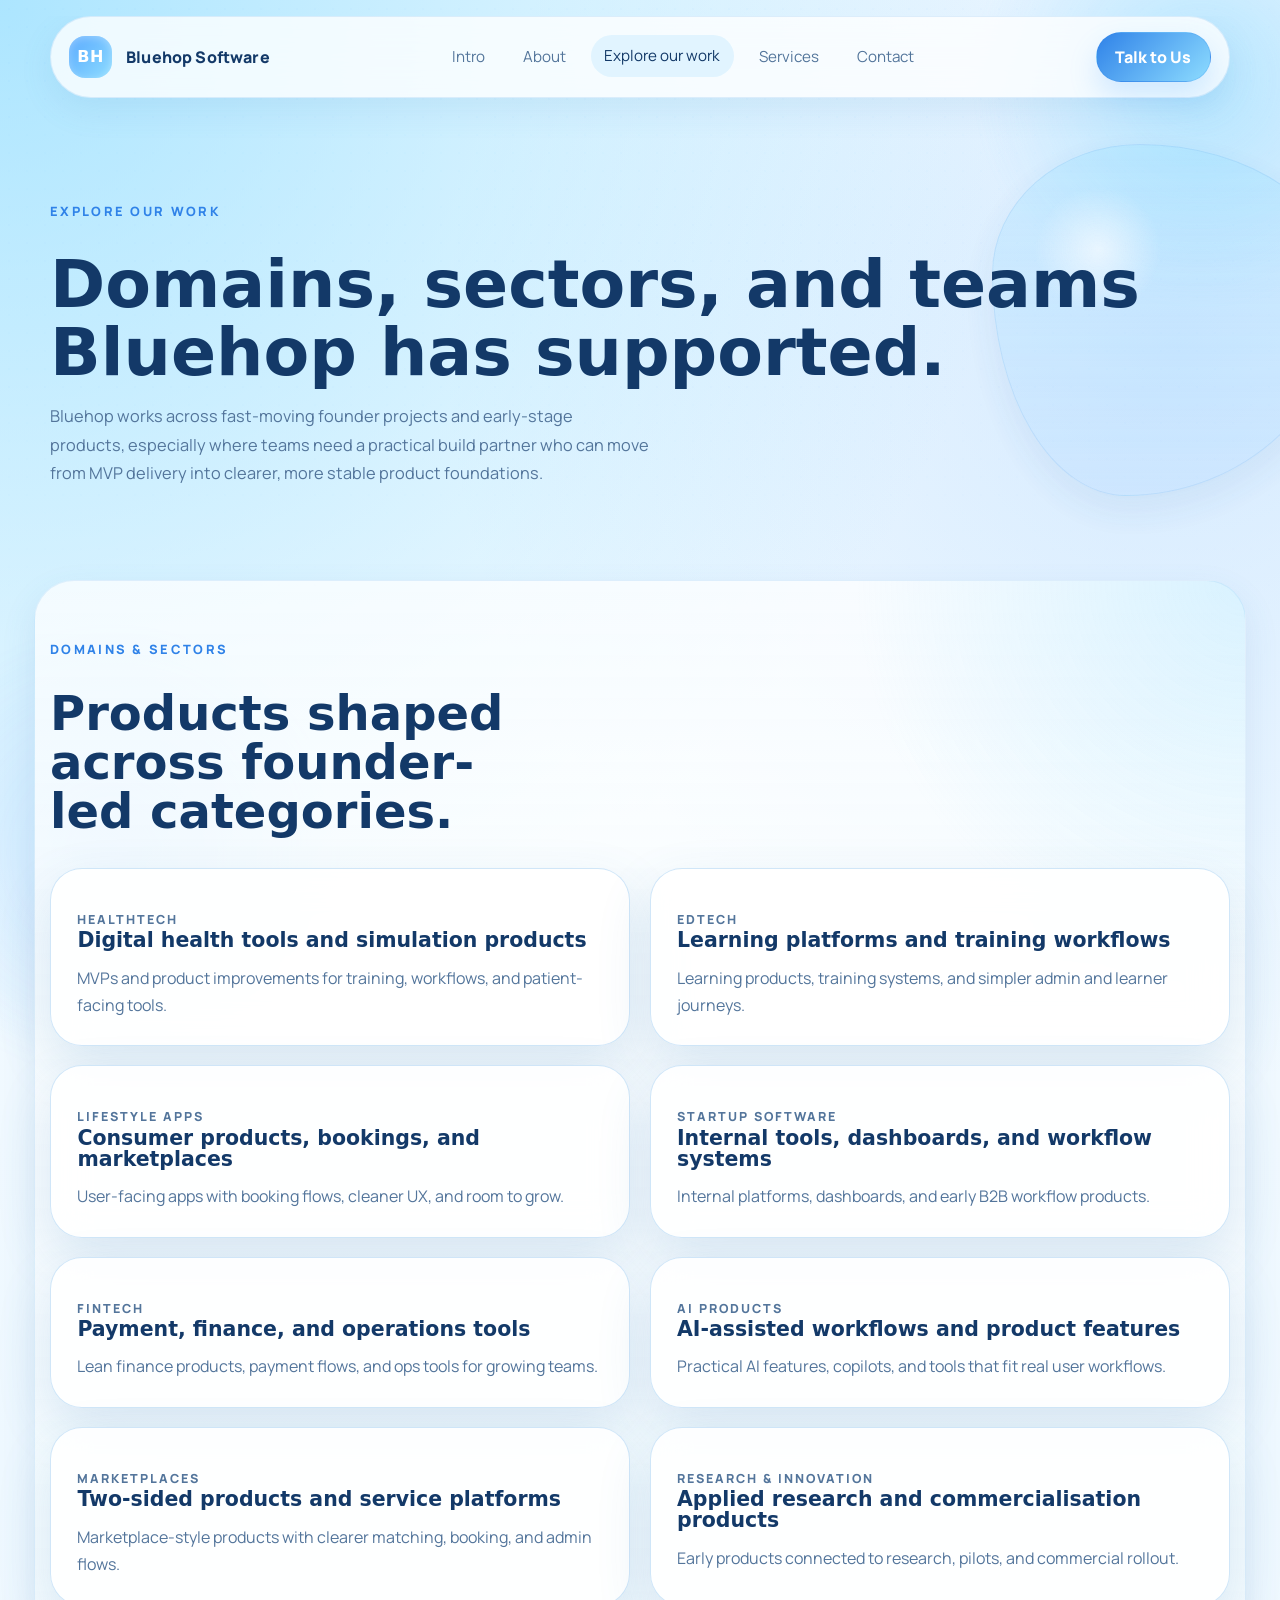
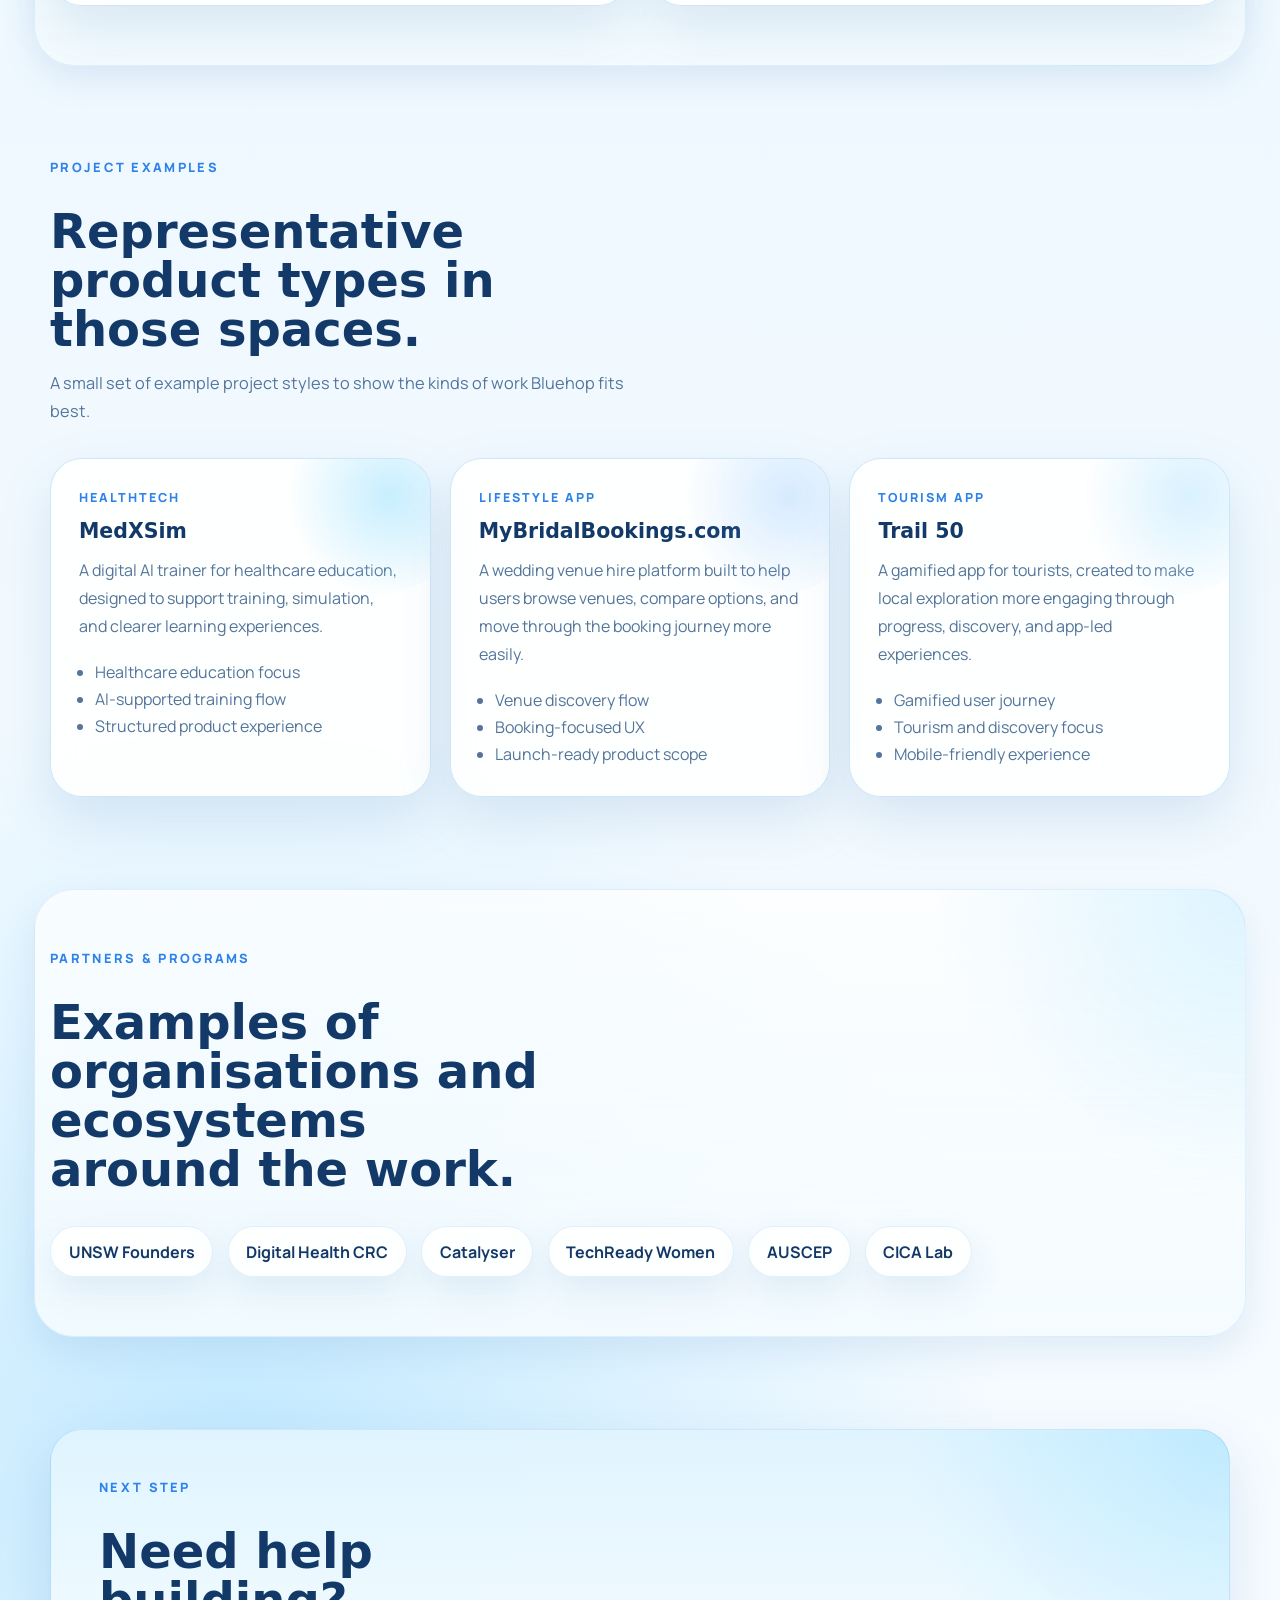
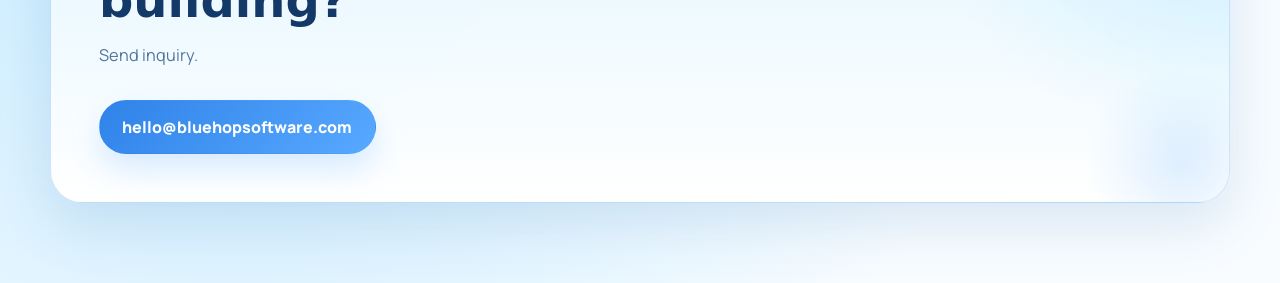
==== testimonials.html @ 86c18bb5 "initial" ====
<!DOCTYPE html>
<html lang="en">
<head>
  <meta charset="UTF-8">
  <meta name="viewport" content="width=device-width, initial-scale=1.0">
  <title>Explore Our Work | Bluehop Software</title>
  <meta
    name="description"
    content="Domains, sectors, example project types, and partner programs connected to Bluehop Software work."
  >
  <link rel="preconnect" href="https://fonts.googleapis.com">
  <link rel="preconnect" href="https://fonts.gstatic.com" crossorigin>
  <link
    href="https://fonts.googleapis.com/css2?family=Fredoka:wght@500;600;700&family=Manrope:wght@400;500;600;700;800&display=swap"
    rel="stylesheet"
  >
  <link rel="stylesheet" href="styles.css">
</head>
<body>
  <div class="page-shell">
    <div class="bg-orb bg-orb-a"></div>
    <div class="bg-orb bg-orb-b"></div>
    <div class="bg-grid"></div>

    <header class="site-header">
      <a class="brand" href="index.html#intro" aria-label="Bluehop Software home">
        <span class="brand-mark">BH</span>
        <span class="brand-text">Bluehop Software</span>
      </a>

      <nav class="site-nav" aria-label="Primary">
        <a href="index.html#intro">Intro</a>
        <a href="index.html#about">About</a>
        <a class="is-active" href="testimonials.html" aria-current="page">Explore our work</a>
        <a href="index.html#projects">Services</a>
        <a href="index.html#contact">Contact</a>
      </nav>

      <a class="header-cta" href="index.html#contact">Talk to Us</a>
    </header>

    <main>
      <section class="section reveal subpage-hero">
        <div class="section-heading">
          <p class="eyebrow">Explore our work</p>
          <h1 class="h1_t">Domains, sectors, and teams Bluehop has supported.</h1>
          <p class="section-copy">
            Bluehop works across fast-moving founder projects and early-stage products, especially
            where teams need a practical build partner who can move from MVP delivery into clearer,
            more stable product foundations.
          </p>
        </div>
      </section>

      <section class="section section-surface reveal">
        <div class="section-heading">
          <p class="eyebrow">Domains & Sectors</p>
          <h2>Products shaped across founder-led categories.</h2>
        </div>

        <div class="sector-grid">
          <article class="sector-card">
            <p class="project-tag">Healthtech</p>
            <h3>Digital health tools and simulation products</h3>
            <p>
              MVPs and product improvements for training, workflows, and patient-facing tools.
            </p>
          </article>

          <article class="sector-card">
            <p class="project-tag">EdTech</p>
            <h3>Learning platforms and training workflows</h3>
            <p>
              Learning products, training systems, and simpler admin and learner journeys.
            </p>
          </article>

          <article class="sector-card">
            <p class="project-tag">Lifestyle Apps</p>
            <h3>Consumer products, bookings, and marketplaces</h3>
            <p>
              User-facing apps with booking flows, cleaner UX, and room to grow.
            </p>
          </article>

          <article class="sector-card">
            <p class="project-tag">Startup Software</p>
            <h3>Internal tools, dashboards, and workflow systems</h3>
            <p>
              Internal platforms, dashboards, and early B2B workflow products.
            </p>
          </article>

          <article class="sector-card">
            <p class="project-tag">FinTech</p>
            <h3>Payment, finance, and operations tools</h3>
            <p>
              Lean finance products, payment flows, and ops tools for growing teams.
            </p>
          </article>

          <article class="sector-card">
            <p class="project-tag">AI Products</p>
            <h3>AI-assisted workflows and product features</h3>
            <p>
              Practical AI features, copilots, and tools that fit real user workflows.
            </p>
          </article>

          <article class="sector-card">
            <p class="project-tag">Marketplaces</p>
            <h3>Two-sided products and service platforms</h3>
            <p>
              Marketplace-style products with clearer matching, booking, and admin flows.
            </p>
          </article>

          <article class="sector-card">
            <p class="project-tag">Research & Innovation</p>
            <h3>Applied research and commercialisation products</h3>
            <p>
              Early products connected to research, pilots, and commercial rollout.
            </p>
          </article>
        </div>
      </section>

      <section class="section reveal">
        <div class="section-heading">
          <p class="eyebrow">Project Examples</p>
          <h2>Representative product types in those spaces.</h2>
          <p class="section-copy">
            A small set of example project styles to show the kinds of work Bluehop fits best.
          </p>
        </div>

        <div class="project-grid">
          <article class="project-card">
            <div class="project-accent"></div>
            <p class="project-tag">Healthtech</p>
            <h3>MedXSim</h3>
            <p>
              A digital AI trainer for healthcare education, designed to support training,
              simulation, and clearer learning experiences.
            </p>
            <ul>
              <li>Healthcare education focus</li>
              <li>AI-supported training flow</li>
              <li>Structured product experience</li>
            </ul>
          </article>

          <article class="project-card">
            <div class="project-accent accent-alt"></div>
            <p class="project-tag">Lifestyle App</p>
            <h3>MyBridalBookings.com</h3>
            <p>
              A wedding venue hire platform built to help users browse venues, compare options, and
              move through the booking journey more easily.
            </p>
            <ul>
              <li>Venue discovery flow</li>
              <li>Booking-focused UX</li>
              <li>Launch-ready product scope</li>
            </ul>
          </article>

          <article class="project-card">
            <div class="project-accent accent-warm"></div>
            <p class="project-tag">Tourism App</p>
            <h3>Trail 50</h3>
            <p>
              A gamified app for tourists, created to make local exploration more engaging through
              progress, discovery, and app-led experiences.
            </p>
            <ul>
              <li>Gamified user journey</li>
              <li>Tourism and discovery focus</li>
              <li>Mobile-friendly experience</li>
            </ul>
          </article>
        </div>
      </section>

      <section class="section section-surface reveal">
        <div class="section-heading">
          <p class="eyebrow">Partners & Programs</p>
          <h2>Examples of organisations and ecosystems around the work.</h2>
        </div>

        <div class="partner-cloud" aria-label="Bluehop Software partners and programs">
          <span class="partner-chip">UNSW Founders</span>
          <span class="partner-chip">Digital Health CRC</span>
          <span class="partner-chip">Catalyser</span>
          <span class="partner-chip">TechReady Women</span>
          <span class="partner-chip">AUSCEP</span>
          <span class="partner-chip">CICA Lab</span>
        </div>
      </section>

      <section class="section contact-section reveal">
        <div class="contact-panel">
          <div class="section-heading">
            <p class="eyebrow">Next Step</p>
            <h2>Need help building?</h2>
            <p class="section-copy">Send inquiry.</p>
          </div>

          <div class="contact-actions">
            <a class="button button-primary" href="mailto:hello@bluehopsoftware.com">hello@bluehopsoftware.com</a>
          </div>
        </div>
      </section>
    </main>
  </div>

  <script src="script.js"></script>
</body>
</html>
---- styles.css ----
:root {
  --bg: #f4fbff;
  --bg-soft: #e9f6ff;
  --bg-deep: #d7eeff;
  --surface: rgba(255, 255, 255, 0.88);
  --surface-strong: rgba(255, 255, 255, 0.96);
  --surface-border: rgba(119, 181, 235, 0.34);
  --text: #14375f;
  --heading: #133968;
  --muted: #53759b;
  --blue: #58a9ff;
  --blue-strong: #2f82e8;
  --cyan: #8ddcff;
  --sky: #dff4ff;
  --cloud: #fafdff;
  --shadow: 0 22px 54px rgba(64, 125, 181, 0.16);
  --shadow-soft: 0 14px 34px rgba(64, 125, 181, 0.12);
  --radius: 32px;
  --max-width: 1180px;
}

* {
  box-sizing: border-box;
}

html {
  scroll-behavior: smooth;
}

body {
  margin: 0;
  min-width: 320px;
  font-family: "Manrope", sans-serif;
  color: var(--text);
  background:
    radial-gradient(circle at top left, rgba(141, 220, 255, 0.7), transparent 28%),
    radial-gradient(circle at 92% 10%, rgba(88, 169, 255, 0.2), transparent 22%),
    radial-gradient(circle at 18% 88%, rgba(188, 231, 255, 0.9), transparent 24%),
    linear-gradient(180deg, #f7fcff 0%, #eef8ff 42%, #f8fcff 100%);
}

body::before {
  content: "";
  position: fixed;
  inset: 0;
  background-image: radial-gradient(rgba(88, 169, 255, 0.16) 1px, transparent 1px);
  background-size: 18px 18px;
  -webkit-mask-image: linear-gradient(180deg, rgba(0, 0, 0, 0.34), transparent 82%);
  mask-image: linear-gradient(180deg, rgba(0, 0, 0, 0.34), transparent 82%);
  pointer-events: none;
  opacity: 0.45;
}

a {
  color: inherit;
  text-decoration: none;
}

img {
  display: block;
  max-width: 100%;
}

.page-shell {
  position: relative;
  overflow: clip;
}

.bg-orb {
  position: fixed;
  width: 30rem;
  height: 30rem;
  border-radius: 50%;
  filter: blur(8px);
  pointer-events: none;
  opacity: 0.65;
}

.bg-orb-a {
  top: -10rem;
  right: -10rem;
  background: radial-gradient(circle, rgba(141, 220, 255, 0.8), transparent 66%);
}

.bg-orb-b {
  bottom: -12rem;
  left: -8rem;
  background: radial-gradient(circle, rgba(88, 169, 255, 0.28), transparent 68%);
}

.bg-grid {
  position: fixed;
  right: -5vw;
  top: 16vh;
  width: 22rem;
  height: 22rem;
  border-radius: 42% 58% 62% 38% / 37% 41% 59% 63%;
  background:
    radial-gradient(circle at 30% 30%, rgba(255, 255, 255, 0.72), transparent 18%),
    linear-gradient(180deg, rgba(141, 220, 255, 0.34), rgba(88, 169, 255, 0.12));
  border: 1px solid rgba(119, 181, 235, 0.28);
  box-shadow: var(--shadow-soft);
  pointer-events: none;
  opacity: 0.8;
}

.site-header {
  position: sticky;
  top: 0;
  z-index: 20;
  display: flex;
  align-items: center;
  justify-content: space-between;
  gap: 1rem;
  width: min(calc(100% - 2rem), var(--max-width));
  margin: 1rem auto 0;
  padding: 0.95rem 1.15rem;
  background: rgba(255, 255, 255, 0.78);
  border: 1px solid rgba(119, 181, 235, 0.22);
  border-radius: 999px;
  -webkit-backdrop-filter: blur(18px);
  backdrop-filter: blur(18px);
  box-shadow: 0 12px 32px rgba(82, 144, 199, 0.12);
}

.brand {
  display: inline-flex;
  align-items: center;
  gap: 0.9rem;
  min-width: 0;
}

.brand-mark {
  display: inline-grid;
  place-items: center;
  width: 2.65rem;
  height: 2.65rem;
  border-radius: 1rem;
  font-family: ui-sans-serif, system-ui, -apple-system, Segoe UI, Roboto, Helvetica, Arial, sans-serif;
  font-weight: 700;
  letter-spacing: 0.04em;
  color: #fff;
  background: linear-gradient(135deg, var(--blue), var(--cyan));
  box-shadow: inset 0 2px 8px rgba(255, 255, 255, 0.34);
}

.brand-text {
  font-weight: 800;
  color: var(--heading);
  letter-spacing: 0.01em;
}

.site-nav {
  display: flex;
  align-items: center;
  gap: 0.7rem;
  color: var(--muted);
  font-size: 0.95rem;
}

.site-nav a {
  padding: 0.65rem 0.85rem;
  border-radius: 999px;
  transition:
    background 180ms ease,
    color 180ms ease,
    transform 180ms ease;
}

.site-nav a:hover,
.site-nav a.is-active,
.site-nav a:focus-visible {
  color: var(--heading);
  background: rgba(223, 244, 255, 0.92);
  transform: translateY(-1px);
}

.header-cta,
.button {
  display: inline-flex;
  align-items: center;
  justify-content: center;
  gap: 0.5rem;
  border-radius: 999px;
  font-weight: 800;
  transition:
    transform 180ms ease,
    border-color 180ms ease,
    background 180ms ease,
    color 180ms ease,
    box-shadow 180ms ease;
}

.header-cta {
  min-height: 2.95rem;
  padding: 0.8rem 1.15rem;
  color: #fff;
  background: linear-gradient(135deg, var(--blue-strong), var(--cyan));
  border: 1px solid rgba(47, 130, 232, 0.2);
  box-shadow: 0 14px 28px rgba(88, 169, 255, 0.22);
}

.header-cta:hover,
.button:hover,
.header-cta:focus-visible,
.button:focus-visible {
  transform: translateY(-2px);
}

main {
  width: min(calc(100% - 2rem), var(--max-width));
  margin: 0 auto;
  padding: 2rem 0 5rem;
}

.section {
  padding: 4.75rem 0;
}

.section-surface {
  position: relative;
  isolation: isolate;
}

.section-surface::before {
  content: "";
  position: absolute;
  inset: 1rem -1rem;
  z-index: -1;
  border-radius: calc(var(--radius) + 8px);
  background:
    radial-gradient(circle at top right, rgba(141, 220, 255, 0.28), transparent 24%),
    linear-gradient(180deg, rgba(255, 255, 255, 0.72), rgba(244, 251, 255, 0.92));
  border: 1px solid rgba(119, 181, 235, 0.18);
  box-shadow: var(--shadow-soft);
}

.hero {
  display: grid;
  grid-template-columns: minmax(0, 1.12fr) minmax(300px, 0.88fr);
  gap: 2.25rem;
  align-items: center;
}

.eyebrow {
  margin: 0 0 1rem;
  color: var(--blue-strong);
  text-transform: uppercase;
  letter-spacing: 0.18em;
  font-size: 0.8rem;
  font-weight: 800;
}

h1,
h2,
h3 {
  margin: 0;
  font-family: ui-sans-serif, system-ui, -apple-system, Segoe UI, Roboto, Helvetica, Arial, sans-serif;
  color: var(--heading);
  line-height: 1.02;
}

h1 {
  max-width: 12ch;
  font-size: clamp(2.35rem, 5.2vw, 4.35rem);
}

h2 {
  max-width: 15ch;
  font-size: clamp(1.8rem, 3.8vw, 3rem);
}

h3 {
  font-size: 1.28rem;
}

.hero-text,
.section-copy,
.project-card p,
.testimonial-card p,
.about-points p,
.contact-meta p {
  color: var(--muted);
  line-height: 1.75;
}

.hero-text {
  max-width: 60ch;
  margin: 1.35rem 0 0;
  font-size: 1rem;
}

.section-copy {
  max-width: 60ch;
  margin: 0;
  font-size: 1.02rem;
}

.hero-actions,
.contact-actions {
  display: flex;
  flex-wrap: wrap;
  gap: 1rem;
  margin-top: 1.9rem;
}

.button {
  min-height: 3.35rem;
  padding: 0.95rem 1.4rem;
  border: 1px solid transparent;
}

.button-primary {
  color: #fff;
  background: linear-gradient(135deg, var(--blue-strong), var(--blue));
  box-shadow: 0 16px 30px rgba(88, 169, 255, 0.22);
}

.button-secondary {
  color: var(--heading);
  border-color: rgba(119, 181, 235, 0.24);
  background: rgba(255, 255, 255, 0.78);
  box-shadow: 0 12px 22px rgba(82, 144, 199, 0.08);
}

.hero-metrics {
  display: grid;
  grid-template-columns: repeat(3, minmax(0, 1fr));
  gap: 1rem;
  margin-top: 2rem;
}

.hero-metrics article,
.project-card,
.testimonial-card,
.about-points article,
.contact-panel {
  background: var(--surface);
  border: 1px solid var(--surface-border);
  border-radius: var(--radius);
  -webkit-backdrop-filter: blur(18px);
  backdrop-filter: blur(18px);
  box-shadow: var(--shadow);
}

.hero-metrics article {
  position: relative;
  padding: 1.3rem 1.2rem;
  overflow: hidden;
}

.hero-metrics article::before {
  content: "";
  position: absolute;
  top: -1.2rem;
  right: -1rem;
  width: 4.5rem;
  height: 4.5rem;
  border-radius: 50%;
  background: radial-gradient(circle, rgba(141, 220, 255, 0.5), transparent 72%);
}

.hero-metrics strong {
  display: block;
  margin-bottom: 0.45rem;
  color: var(--heading);
  font-size: 1.15rem;
}

.hero-metrics span {
  position: relative;
  z-index: 1;
  color: var(--muted);
  font-size: 0.94rem;
  line-height: 1.55;
}

.hero-panel {
  position: relative;
  display: grid;
  align-items: center;
}

.project-tag {
  margin: 0 0 0.7rem;
  color: var(--blue-strong);
  font-size: 0.78rem;
  font-weight: 800;
  letter-spacing: 0.16em;
  text-transform: uppercase;
}

.service-badge {
  position: absolute;
  top: -0.95rem;
  right: 1.2rem;
  z-index: 2;
  display: inline-flex;
  align-items: center;
  padding: 0.45rem 0.8rem;
  border-radius: 999px;
  background: linear-gradient(135deg, rgba(47, 130, 232, 0.14), rgba(141, 220, 255, 0.34));
  border: 1px solid rgba(119, 181, 235, 0.28);
  color: var(--blue-strong);
  font-size: 0.76rem;
  font-weight: 800;
  letter-spacing: 0.12em;
  text-transform: uppercase;
}

.section-heading {
  display: grid;
  gap: 0.95rem;
}

.subpage-hero {
  min-height: auto;
  padding-top: 4.5rem;
}

.sector-grid,
.testimonial-grid,
.project-grid,
.about-points {
  display: grid;
  gap: 1.2rem;
  margin-top: 2rem;
}

.sector-grid {
  grid-template-columns: repeat(2, minmax(0, 1fr));
}

.testimonial-grid {
  grid-template-columns: repeat(3, minmax(0, 1fr));
}

.testimonial-grid-two {
  grid-template-columns: repeat(2, minmax(0, 1fr));
}

.sector-card,
.testimonial-card {
  position: relative;
  padding: 1.65rem;
  min-height: 100%;
}

.sector-card {
  background: var(--surface);
  border: 1px solid var(--surface-border);
  border-radius: var(--radius);
  -webkit-backdrop-filter: blur(18px);
  backdrop-filter: blur(18px);
  box-shadow: var(--shadow);
}

.sector-card p {
  margin: 0.85rem 0 0;
  color: var(--muted);
  line-height: 1.7;
}

.sector-card h3 {
  color: var(--heading);
}

.h1_t {
  margin: 0;
  max-width: none;
  font-family: ui-sans-serif, system-ui, -apple-system, Segoe UI, Roboto, Helvetica, Arial, sans-serif;
  color: var(--heading);
  line-height: 1.02;
}

.testimonial-card::before {
  content: "“";
  position: absolute;
  top: 0.75rem;
  right: 1rem;
  font-family: ui-sans-serif, system-ui, -apple-system, Segoe UI, Roboto, Helvetica, Arial, sans-serif;
  font-size: 4rem;
  line-height: 1;
  color: rgba(88, 169, 255, 0.18);
}

.testimonial-card.featured {
  background:
    radial-gradient(circle at top right, rgba(141, 220, 255, 0.3), transparent 28%),
    linear-gradient(180deg, rgba(223, 244, 255, 0.96), rgba(255, 255, 255, 0.96));
}

.testimonial-card p {
  margin: 0 0 1.9rem;
  font-size: 1rem;
}

.testimonial-card strong,
.project-card h3,
.about-points h3 {
  display: block;
  margin-bottom: 0.35rem;
  color: var(--heading);
}

.testimonial-card span {
  color: var(--muted);
}

.project-grid {
  grid-template-columns: repeat(3, minmax(0, 1fr));
}

.partner-cloud {
  display: flex;
  flex-wrap: wrap;
  gap: 0.9rem;
  margin-top: 2rem;
}

.partner-chip {
  display: inline-flex;
  align-items: center;
  min-height: 3rem;
  padding: 0.85rem 1.1rem;
  border-radius: 999px;
  background: rgba(255, 255, 255, 0.92);
  border: 1px solid rgba(119, 181, 235, 0.22);
  box-shadow: var(--shadow-soft);
  color: var(--heading);
  font-weight: 700;
}

.project-card {
  position: relative;
  padding: 1.75rem;
  overflow: hidden;
  transition:
    transform 220ms ease,
  box-shadow 220ms ease;
}

.project-card-featured {
  overflow: visible;
}

.project-card:hover {
  transform: translateY(-4px);
  box-shadow: 0 28px 56px rgba(64, 125, 181, 0.18);
}

.project-accent {
  position: absolute;
  inset: -20% auto auto 62%;
  width: 13rem;
  height: 13rem;
  border-radius: 46% 54% 69% 31% / 41% 39% 61% 59%;
  background: radial-gradient(circle, rgba(141, 220, 255, 0.48), transparent 70%);
  pointer-events: none;
}

.project-accent.accent-alt {
  background: radial-gradient(circle, rgba(88, 169, 255, 0.24), transparent 72%);
}

.project-accent.accent-warm {
  background: radial-gradient(circle, rgba(188, 231, 255, 0.56), transparent 72%);
}

.project-card p {
  margin: 0.9rem 0 0;
}

.project-card .project-tag {
  margin: 0 0 0.75rem;
  color: var(--blue-strong);
}

.project-card ul {
  margin: 1.15rem 0 0;
  padding-left: 1rem;
  color: var(--muted);
  line-height: 1.7;
}

.about-layout {
  display: grid;
  grid-template-columns: minmax(0, 0.95fr) minmax(0, 1.05fr);
  gap: 2rem;
  align-items: start;
}

.about-copy {
  padding-top: 0.25rem;
}

.about-mini-heading {
  margin: 0 0 0.8rem;
  font-family: ui-sans-serif, system-ui, -apple-system, Segoe UI, Roboto, Helvetica, Arial, sans-serif;
  font-size: 0.9rem;
  font-weight: 600;
  letter-spacing: 0.08em;
  text-transform: uppercase;
  color: var(--blue-strong);
}

.about-points {
  grid-template-columns: repeat(3, minmax(0, 1fr));
}

.about-points article {
  padding: 1.55rem;
}

.about-points span {
  display: inline-grid;
  place-items: center;
  width: 3rem;
  height: 3rem;
  margin-bottom: 1rem;
  border-radius: 50%;
  background: linear-gradient(135deg, rgba(223, 244, 255, 0.96), rgba(141, 220, 255, 0.72));
  border: 1px solid rgba(119, 181, 235, 0.24);
  color: var(--blue-strong);
  font-family: ui-sans-serif, system-ui, -apple-system, Segoe UI, Roboto, Helvetica, Arial, sans-serif;
  font-size: 1.05rem;
  font-weight: 700;
}

.contact-section {
  padding-bottom: 0;
}

.contact-panel {
  position: relative;
  padding: clamp(1.8rem, 4vw, 3rem);
  overflow: hidden;
  background:
    radial-gradient(circle at top right, rgba(141, 220, 255, 0.4), transparent 26%),
    linear-gradient(180deg, rgba(223, 244, 255, 0.98), rgba(255, 255, 255, 0.98));
}

.contact-panel::after {
  content: "";
  position: absolute;
  right: -3rem;
  bottom: -3.5rem;
  width: 12rem;
  height: 12rem;
  border-radius: 50%;
  background: radial-gradient(circle, rgba(88, 169, 255, 0.18), transparent 70%);
  pointer-events: none;
}

.contact-offer {
  position: relative;
  padding: 1.45rem;
  border-radius: 30px;
  background:
    radial-gradient(circle at top right, rgba(255, 255, 255, 0.55), transparent 26%),
    linear-gradient(145deg, rgba(88, 169, 255, 0.2), rgba(255, 255, 255, 0.94));
  border: 1px solid rgba(119, 181, 235, 0.28);
  box-shadow: 0 20px 38px rgba(64, 125, 181, 0.14);
  overflow: hidden;
  animation: offerFloat 4.8s ease-in-out infinite;
}

.hero-offer {
  width: 100%;
  max-width: 31rem;
  min-height: 28rem;
  margin: 0 0 1rem auto;
  padding: clamp(1.8rem, 4vw, 2.6rem);
  display: grid;
  align-content: start;
}

.contact-offer::before {
  content: "";
  position: absolute;
  top: -2rem;
  right: -1.5rem;
  width: 7rem;
  height: 7rem;
  border-radius: 50%;
  background: radial-gradient(circle, rgba(141, 220, 255, 0.5), transparent 72%);
}

.contact-offer-label {
  margin: 0 0 0.7rem;
  color: var(--blue-strong);
  font-size: 0.82rem;
  font-weight: 800;
  letter-spacing: 0.16em;
  text-transform: uppercase;
}

.contact-offer h3 {
  max-width: 11ch;
  margin-bottom: 1rem;
  font-size: clamp(1.8rem, 3.2vw, 2.4rem);
}

.contact-offer-copy {
  position: relative;
  margin: 0;
  color: var(--muted);
  font-size: 1.02rem;
  line-height: 1.78;
}

.contact-meta {
  display: flex;
  flex-wrap: wrap;
  gap: 1rem 1.4rem;
  margin-top: 1.8rem;
  color: var(--muted);
  font-size: 0.95rem;
}

@keyframes offerFloat {
  0%,
  100% {
    transform: translateY(0);
  }

  50% {
    transform: translateY(-6px);
  }
}

.reveal {
  opacity: 0;
  transform: translateY(22px);
  transition:
    opacity 650ms ease,
    transform 650ms ease;
}

.reveal.is-visible {
  opacity: 1;
  transform: translateY(0);
}

@media (max-width: 1080px) {
  .site-header {
    border-radius: 30px;
    flex-wrap: wrap;
  }

  .header-cta {
    display: none;
  }

  .site-nav {
    order: 3;
    width: 100%;
    overflow-x: auto;
    padding-bottom: 0.2rem;
    white-space: nowrap;
  }

  .hero,
  .about-layout,
  .sector-grid,
  .testimonial-grid,
  .project-grid,
  .about-points {
    grid-template-columns: 1fr;
  }

  .hero {
    min-height: auto;
    padding-top: 2rem;
  }

  .hero-panel {
    max-width: 42rem;
    padding-left: 0;
  }

  .testimonial-card.featured {
    transform: none;
  }

  h1,
  h2 {
    max-width: none;
  }
}

@media (max-width: 720px) {
  main {
    width: min(calc(100% - 1.2rem), var(--max-width));
    padding-top: 1rem;
  }

  .site-header {
    width: min(calc(100% - 1.2rem), var(--max-width));
    padding: 0.9rem 1rem;
  }

  .site-nav {
    font-size: 0.88rem;
    gap: 0.45rem;
  }

  .brand-text {
    font-size: 0.95rem;
  }

  .section {
    padding: 3.8rem 0;
  }

  .contact-meta {
    display: grid;
    grid-template-columns: 1fr;
  }

  .hero-actions,
  .contact-actions {
    flex-direction: column;
  }

  .button {
    width: 100%;
  }

  .hero-offer {
    min-height: auto;
    margin-right: 0;
  }

  .bg-grid {
    opacity: 0.45;
    width: 14rem;
    height: 14rem;
  }

  .section-surface::before {
    inset: 0.3rem -0.1rem;
  }
}

@media (prefers-reduced-motion: reduce) {
  html {
    scroll-behavior: auto;
  }

  *,
  *::before,
  *::after {
    animation: none !important;
    transition: none !important;
  }

  .reveal {
    opacity: 1;
    transform: none;
  }
}
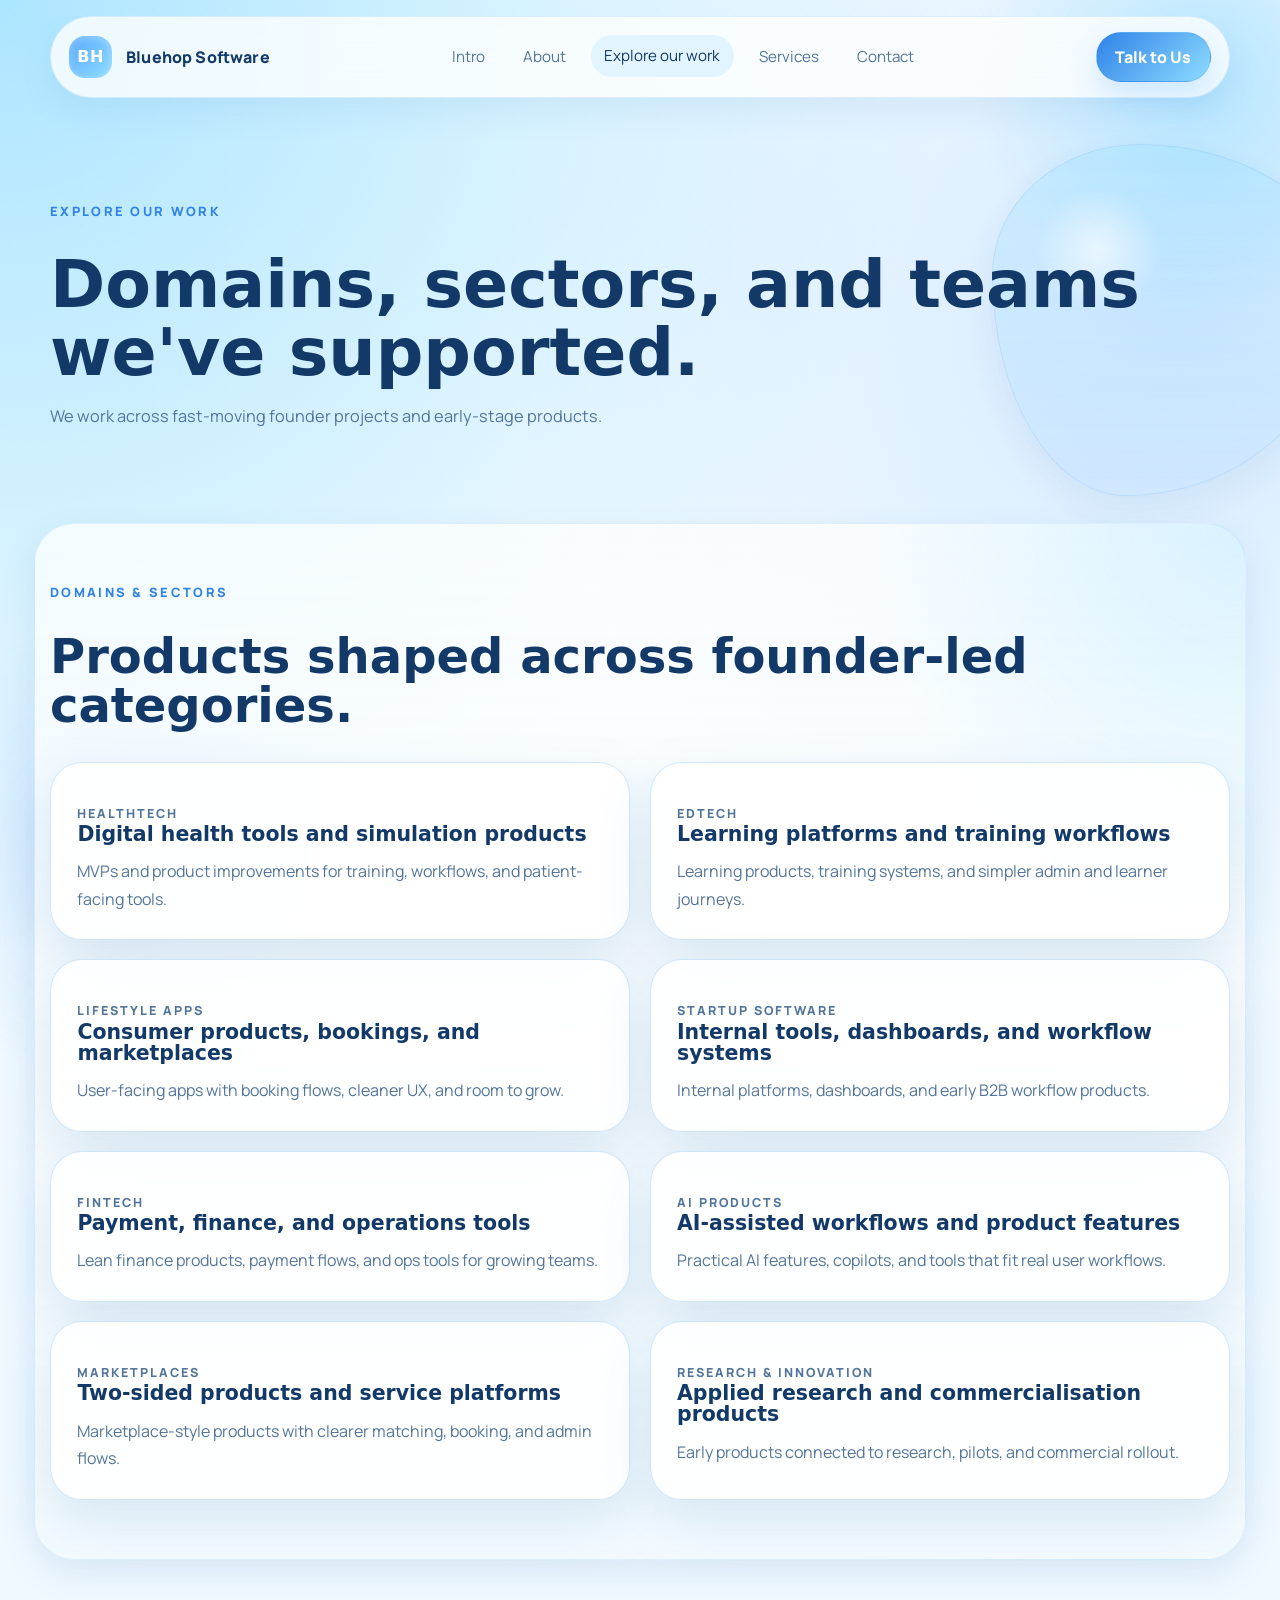
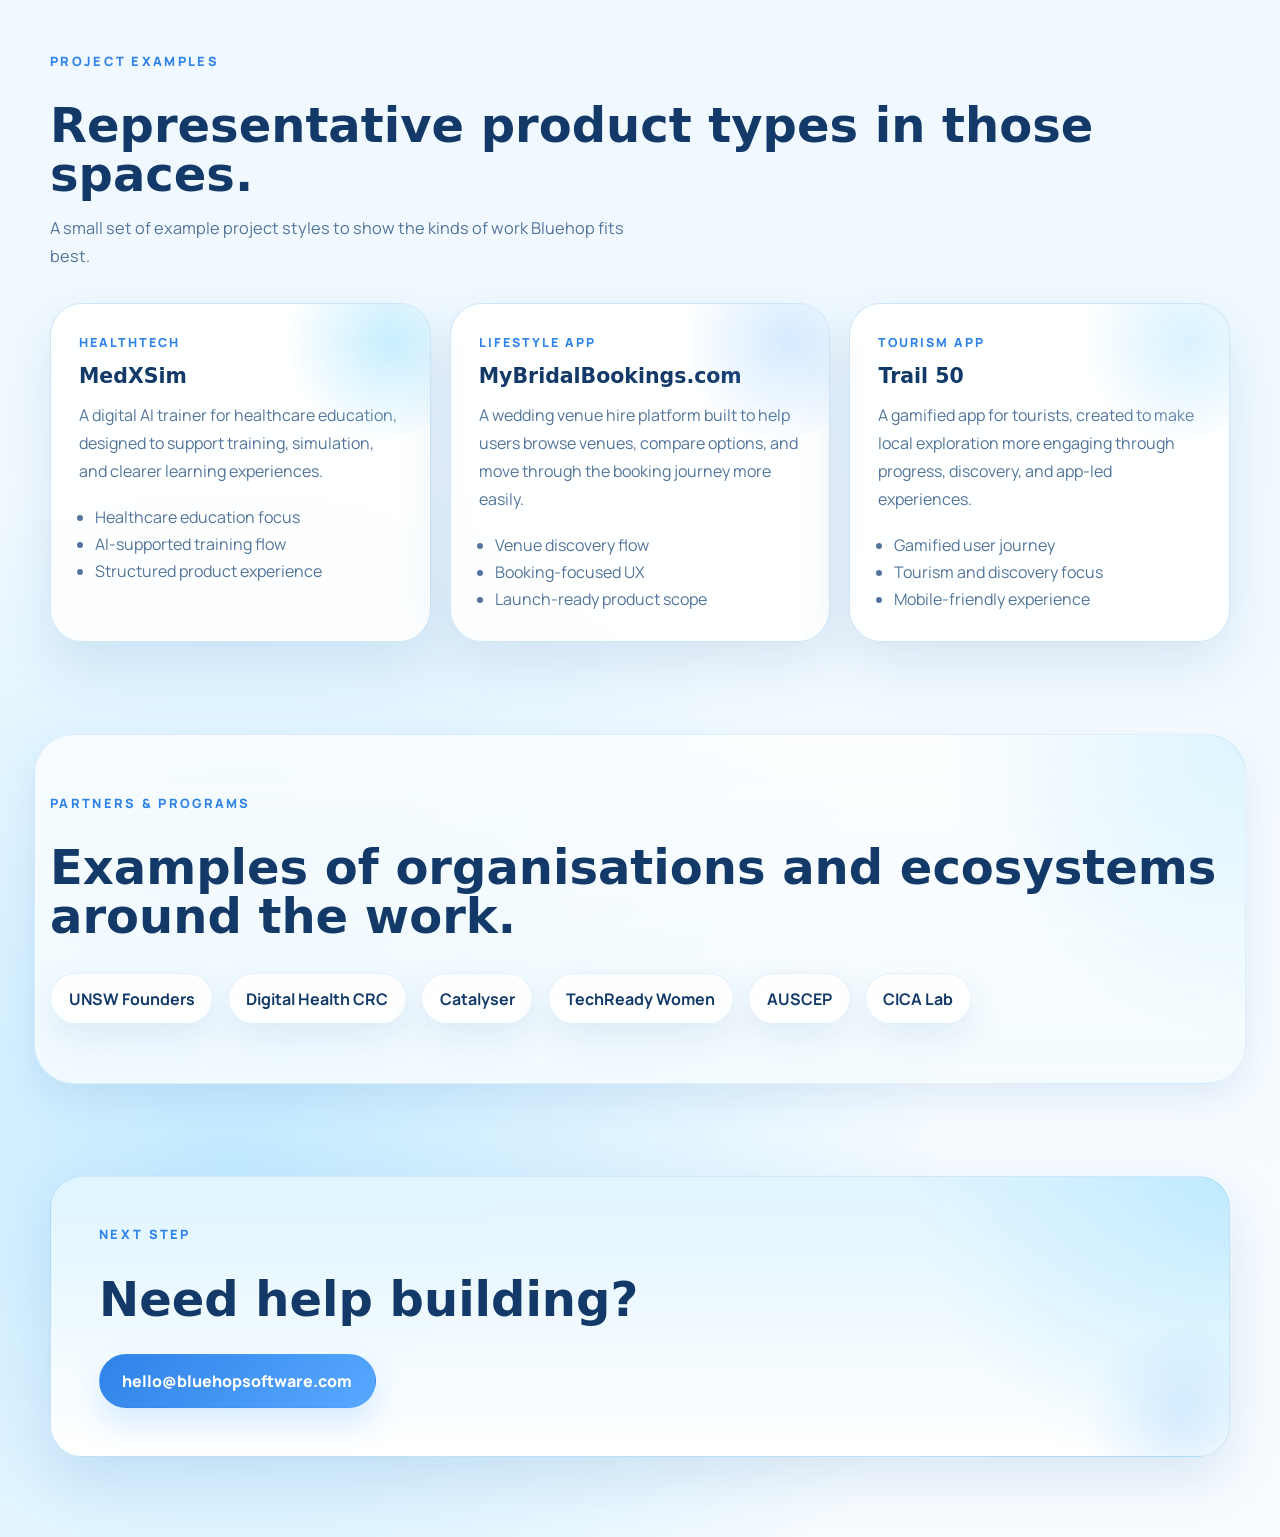
==== commit ef1a54f6: "new version" ====
--- a/testimonials.html
+++ b/testimonials.html
@@ -43,11 +43,9 @@
       <section class="section reveal subpage-hero">
         <div class="section-heading">
           <p class="eyebrow">Explore our work</p>
-          <h1 class="h1_t">Domains, sectors, and teams Bluehop has supported.</h1>
+          <h1 class="h1_t">Domains, sectors, and teams we've supported.</h1>
           <p class="section-copy">
-            Bluehop works across fast-moving founder projects and early-stage products, especially
-            where teams need a practical build partner who can move from MVP delivery into clearer,
-            more stable product foundations.
+            We work across fast-moving founder projects and early-stage products.
           </p>
         </div>
       </section>
@@ -55,7 +53,7 @@
       <section class="section section-surface reveal">
         <div class="section-heading">
           <p class="eyebrow">Domains & Sectors</p>
-          <h2>Products shaped across founder-led categories.</h2>
+          <h2 class="h2_wide">Products shaped across founder-led categories.</h2>
         </div>
 
         <div class="sector-grid">
@@ -128,7 +126,7 @@
       <section class="section reveal">
         <div class="section-heading">
           <p class="eyebrow">Project Examples</p>
-          <h2>Representative product types in those spaces.</h2>
+          <h2 class="h2_wide">Representative product types in those spaces.</h2>
           <p class="section-copy">
             A small set of example project styles to show the kinds of work Bluehop fits best.
           </p>
@@ -185,7 +183,7 @@
       <section class="section section-surface reveal">
         <div class="section-heading">
           <p class="eyebrow">Partners & Programs</p>
-          <h2>Examples of organisations and ecosystems around the work.</h2>
+          <h2 class="h2_wide">Examples of organisations and ecosystems around the work.</h2>
         </div>
 
         <div class="partner-cloud" aria-label="Bluehop Software partners and programs">
@@ -202,8 +200,7 @@
         <div class="contact-panel">
           <div class="section-heading">
             <p class="eyebrow">Next Step</p>
-            <h2>Need help building?</h2>
-            <p class="section-copy">Send inquiry.</p>
+            <h2 class="h2_wide">Need help building?</h2>
           </div>
 
           <div class="contact-actions">
--- a/styles.css
+++ b/styles.css
@@ -473,6 +473,10 @@
   line-height: 1.02;
 }
 
+.h2_wide {
+  max-width: none;
+}
+
 .testimonial-card::before {
   content: "“";
   position: absolute;
@@ -595,13 +599,7 @@
 }
 
 .about-mini-heading {
-  margin: 0 0 0.8rem;
-  font-family: ui-sans-serif, system-ui, -apple-system, Segoe UI, Roboto, Helvetica, Arial, sans-serif;
-  font-size: 0.9rem;
-  font-weight: 600;
-  letter-spacing: 0.08em;
-  text-transform: uppercase;
-  color: var(--blue-strong);
+  margin: 0 0 1rem;
 }
 
 .about-points {
